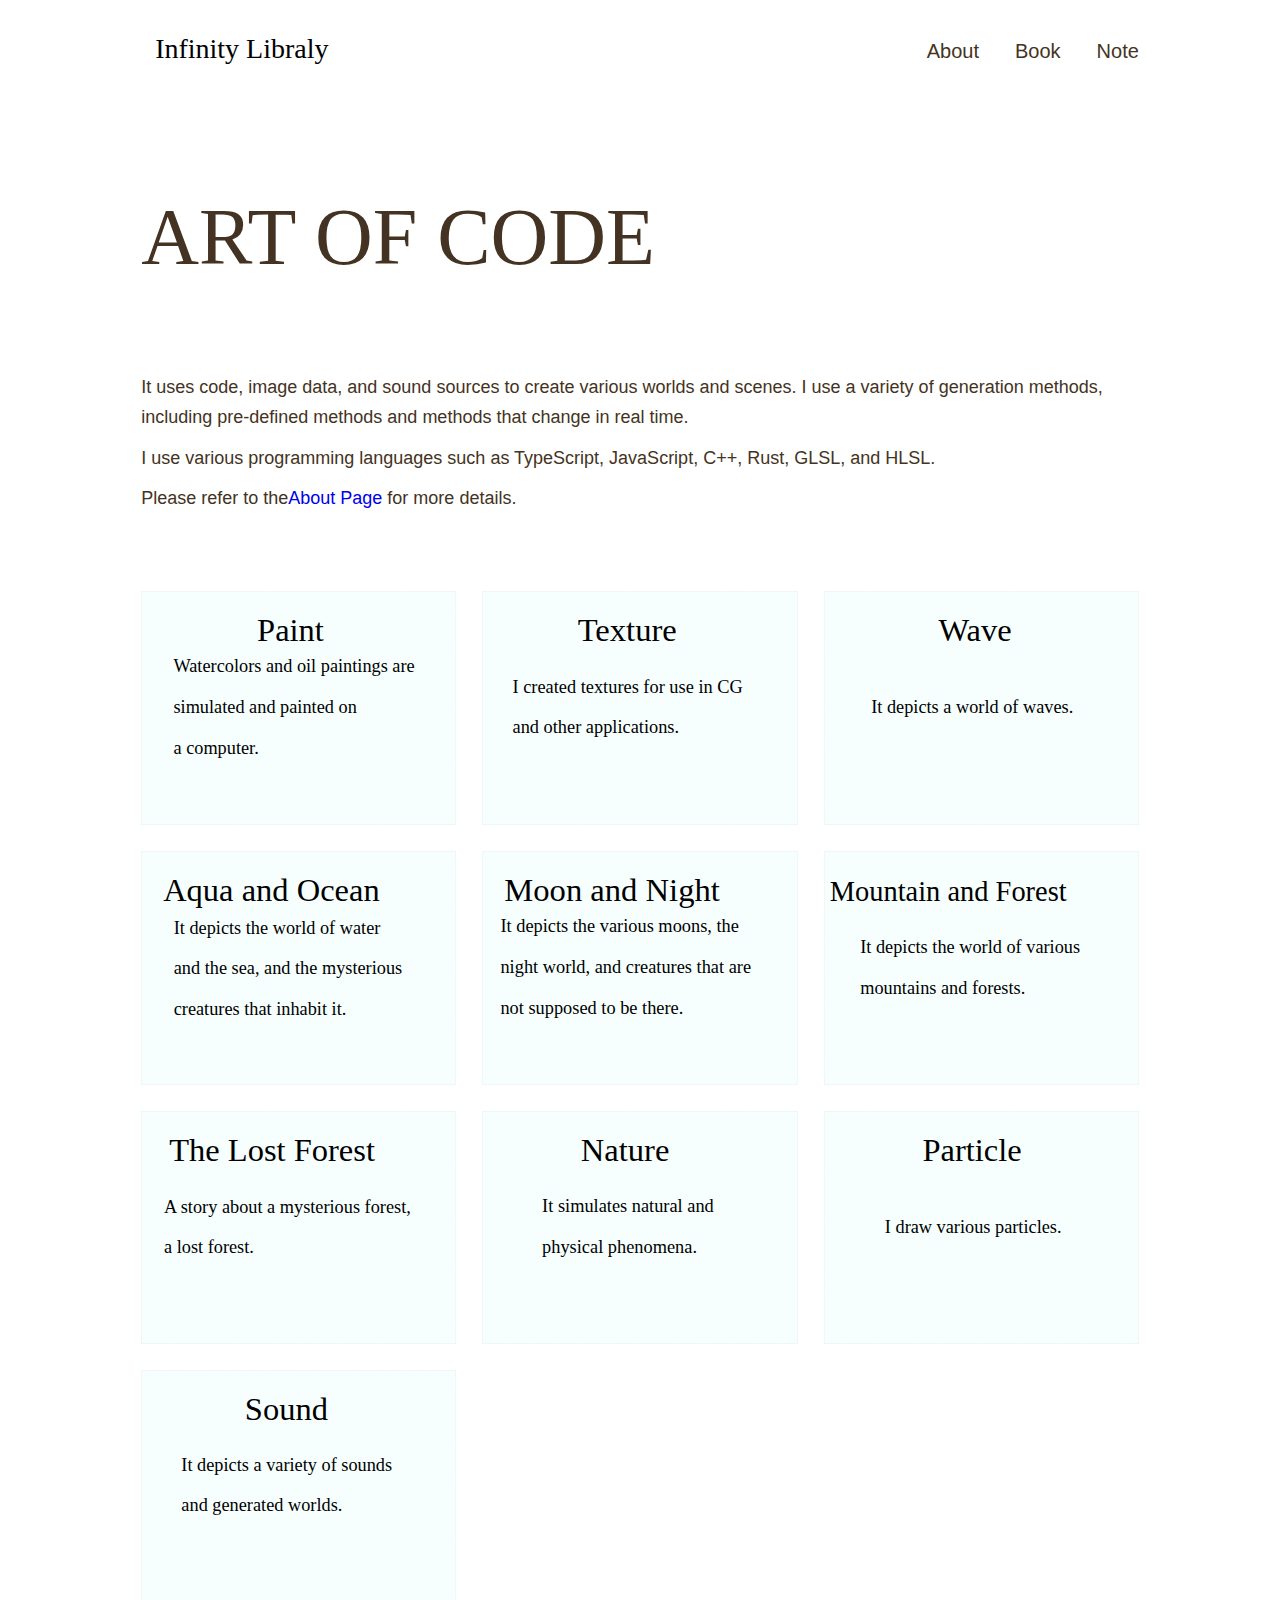
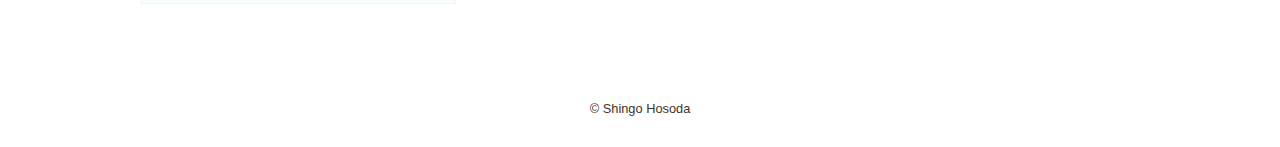
==== art_of_code/art_of_code.html @ 6aff55a2 "update" ====
<!DOCTYPE html>
<html lang="en">
  <head>
    <meta charset="UTF-8" />
    <meta http-equiv="X-UA-Compatible" content="IE=edge" />
    <meta name="viewport" content="width=device-width, initial-scale=1.0" />
    <meta property="og:title" content="home" />
    <meta property="og:type" content="website" />
    <meta property="og:url" content="" />
    <meta property="og:image" content="" />
    <meta property="og:site_name" content="Infity Libraly" />
    <meta
      property="og:description"
      content="細田真悟のポートフォリオサイトです。クリエイティブコーディングやWeb Studyの記事があります。"
    />
    <meta name="author" content="Shingo Hosoda" />
    <title>InfiniyLibraly Art Of Code</title>
    <!--CSS-->
    <link rel="stylesheet" href="../style/sanitize.css" />
    <link rel="stylesheet" href="../style/main.css" />
    <!--font-->
    <link
      href="https://fonts.googleapis.com/css?family=Philosopher"
      rel="stylesheet"
    />
  </head>
  <body>
    <div id="art_of_code">
      <header class="page_header wrapper">
        <h1>
          <a href="home.html"
            ><img
              class="logo"
              alt="Infinity Libralyのロゴ画像"
              src="../images/logo.svg"
          /></a>
        </h1>
        <nav>
          <ul class="main_nav">
            <li><a href="">About</a></li>
            <li><a href="">Book</a></li>
            <li><a href="">Note</a></li>
          </ul>
        </nav>
      </header>
      <main>
        <section class="atcode_contents wrapper">
          <h2 class="page_title">Art of Code</h2>
          <p>
            It uses code, image data, and sound sources to create various worlds
            and scenes. I use a variety of generation methods, including
            pre-defined methods and methods that change in real time.
          </p>
          <p>
            I use various programming languages such as TypeScript, JavaScript,
            C++, Rust, GLSL, and HLSL.
          </p>
          <p>
            Please refer to the<a href="./art_of_code.html">About Page</a> for
            more details.
          </p>
        </section>
        <section class="wrapper grid">
          <div class="item">
            <img
              src="../images/paint.svg"
              alt="Watercolors and oil paintings are simulated and drawn on a computer.
              "
            />
          </div>
          <div class="item">
            <img
              src="../images/texture.svg"
              alt="I created textures for use in CG and other applications.
            "
            />
          </div>
          <div class="item">
            <img src="../images/wave.svg" alt="It depicts a world of waves." />
          </div>
          <div class="item">
            <img
              src="../images/Aqua_and_Ocean.svg"
              alt="水と海の世界そしてそこにいる不思議な生き物を描いています。
            "
            />
          </div>
          <div class="item">
            <img
              src="../images/Moon_and_Night.svg"
              alt="It depicts the various moons, the night world, and creatures that are not supposed to be there.
            "
            />
          </div>
          <div class="item">
            <img
              src="../images/Mountain_and_Forest.svg"
              alt="It depicts the world of various mountains and forests.
            "
            />
          </div>
          <div class="item">
            <img
              src="../images/The_Lost_Forest.svg"
              alt="A story about a mysterious forest, a lost forest.
            "
            />
          </div>
          <div class="item">
            <img
              src="../images/Nature.svg"
              alt="自然現象や物理現象をシミュレートしています。"
            />
          </div>
          <div class="item">
            <img src="../images/Particle.svg" alt="I draw various particles." />
          </div>
          <div class="item">
            <img
              src="../images/Sound.svg"
              alt="It depicts a variety of sounds and generated worlds."
            />
          </div>
        </section>
      </main>
      <footer>
        <div class="wrapper">
          <small>&copy; Shingo Hosoda</small>
        </div>
      </footer>
    </div>
  </body>
</html>
---- style/sanitize.css ----
/* Document
 * ========================================================================== */

/**
 * Add border box sizing in all browsers (opinionated).
 */

*,
::before,
::after {
  box-sizing: border-box;
}

/**
 * 1. Add text decoration inheritance in all browsers (opinionated).
 * 2. Add vertical alignment inheritance in all browsers (opinionated).
 */

::before,
::after {
  text-decoration: inherit; /* 1 */
  vertical-align: inherit; /* 2 */
}

/**
 * 1. Use the default cursor in all browsers (opinionated).
 * 2. Change the line height in all browsers (opinionated).
 * 3. Use a 4-space tab width in all browsers (opinionated).
 * 4. Remove the grey highlight on links in iOS (opinionated).
 * 5. Prevent adjustments of font size after orientation changes in
 *    IE on Windows Phone and in iOS.
 * 6. Breaks words to prevent overflow in all browsers (opinionated).
 */

html {
  cursor: default; /* 1 */
  line-height: 1.5; /* 2 */
  -moz-tab-size: 4; /* 3 */
  tab-size: 4; /* 3 */
  -webkit-tap-highlight-color: transparent /* 4 */;
  -ms-text-size-adjust: 100%; /* 5 */
  -webkit-text-size-adjust: 100%; /* 5 */
  word-break: break-word; /* 6 */
}

/* Sections
 * ========================================================================== */

/**
 * Remove the margin in all browsers (opinionated).
 */

body {
  margin: 0;
}

/**
 * Correct the font size and margin on `h1` elements within `section` and
 * `article` contexts in Chrome, Edge, Firefox, and Safari.
 */

h1 {
  font-size: 2em;
  margin: 0.67em 0;
}

/* Grouping content
 * ========================================================================== */

/**
 * Remove the margin on nested lists in Chrome, Edge, IE, and Safari.
 */

dl dl,
dl ol,
dl ul,
ol dl,
ul dl {
  margin: 0;
}

/**
 * Remove the margin on nested lists in Edge 18- and IE.
 */

ol ol,
ol ul,
ul ol,
ul ul {
  margin: 0;
}

/**
 * 1. Correct the inheritance of border color in Firefox.
 * 2. Add the correct box sizing in Firefox.
 * 3. Show the overflow in Edge 18- and IE.
 */

hr {
  color: inherit; /* 1 */
  height: 0; /* 2 */
  overflow: visible; /* 3 */
}

/**
 * Add the correct display in IE.
 */

main {
  display: block;
}

/**
 * Remove the list style on navigation lists in all browsers (opinionated).
 */

nav ol,
nav ul {
  list-style: none;
  padding: 0;
}

/**
 * Prevent VoiceOver from ignoring list semantics in Safari (opinionated).
 */

nav li::before {
  content: "\200B";
}

/**
 * 1. Correct the inheritance and scaling of font size in all browsers.
 * 2. Correct the odd `em` font sizing in all browsers.
 * 3. Prevent overflow of the container in all browsers (opinionated).
 */

pre {
  font-family: monospace, monospace; /* 1 */
  font-size: 1em; /* 2 */
  overflow: auto; /* 3 */
  -ms-overflow-style: scrollbar; /* 3 */
}

/* Text-level semantics
 * ========================================================================== */

/**
 * Remove the gray background on active links in IE 10.
 */

a {
  background-color: transparent;
}

/**
 * Add the correct text decoration in Edge 18-, IE, and Safari.
 */

abbr[title] {
  text-decoration: underline;
  text-decoration: underline dotted;
}

/**
 * Add the correct font weight in Chrome, Edge, and Safari.
 */

b,
strong {
  font-weight: bolder;
}

/**
 * 1. Correct the inheritance and scaling of font size in all browsers.
 * 2. Correct the odd `em` font sizing in all browsers.
 */

code,
kbd,
samp {
  font-family: monospace, monospace; /* 1 */
  font-size: 1em; /* 2 */
}

/**
 * Add the correct font size in all browsers.
 */

small {
  font-size: 80%;
}

/* Embedded content
 * ========================================================================== */

/*
 * Change the alignment on media elements in all browsers (opinionated).
 */

audio,
canvas,
iframe,
img,
svg,
video {
  vertical-align: middle;
}

/**
 * Add the correct display in IE 9-.
 */

audio,
video {
  display: inline-block;
}

/**
 * Add the correct display in iOS 4-7.
 */

audio:not([controls]) {
  display: none;
  height: 0;
}

/**
 * Remove the border on iframes in all browsers (opinionated).
 */

iframe {
  border-style: none;
}

/**
 * Remove the border on images within links in IE 10-.
 */

img {
  border-style: none;
}

/**
 * Change the fill color to match the text color in all browsers (opinionated).
 */

svg:not([fill]) {
  fill: currentColor;
}

/**
 * Hide the overflow in IE.
 */

svg:not(:root) {
  overflow: hidden;
}

/* Tabular data
 * ========================================================================== */

/**
 * 1. Collapse border spacing in all browsers (opinionated).
 * 2. Correct table border color inheritance in all Chrome, Edge, and Safari.
 * 3. Remove text indentation from table contents in Chrome, Edge, and Safari.
 */

table {
  border-collapse: collapse; /* 1 */
  border-color: inherit; /* 2 */
  text-indent: 0; /* 3 */
}

/* Forms
 * ========================================================================== */

/**
 * Remove the margin on controls in Safari.
 */

button,
input,
select {
  margin: 0;
}

/**
 * 1. Show the overflow in IE.
 * 2. Remove the inheritance of text transform in Edge 18-, Firefox, and IE.
 */

button {
  overflow: visible; /* 1 */
  text-transform: none; /* 2 */
}

/**
 * Correct the inability to style buttons in iOS and Safari.
 */

button,
[type="button"],
[type="reset"],
[type="submit"] {
  -webkit-appearance: button;
}

/**
 * 1. Change the inconsistent appearance in all browsers (opinionated).
 * 2. Correct the padding in Firefox.
 */

fieldset {
  border: 1px solid #a0a0a0; /* 1 */
  padding: 0.35em 0.75em 0.625em; /* 2 */
}

/**
 * Show the overflow in Edge 18- and IE.
 */

input {
  overflow: visible;
}

/**
 * 1. Correct the text wrapping in Edge 18- and IE.
 * 2. Correct the color inheritance from `fieldset` elements in IE.
 */

legend {
  color: inherit; /* 2 */
  display: table; /* 1 */
  max-width: 100%; /* 1 */
  white-space: normal; /* 1 */
}

/**
 * 1. Add the correct display in Edge 18- and IE.
 * 2. Add the correct vertical alignment in Chrome, Edge, and Firefox.
 */

progress {
  display: inline-block; /* 1 */
  vertical-align: baseline; /* 2 */
}

/**
 * Remove the inheritance of text transform in Firefox.
 */

select {
  text-transform: none;
}

/**
 * 1. Remove the margin in Firefox and Safari.
 * 2. Remove the default vertical scrollbar in IE.
 * 3. Change the resize direction in all browsers (opinionated).
 */

textarea {
  margin: 0; /* 1 */
  overflow: auto; /* 2 */
  resize: vertical; /* 3 */
  resize: block; /* 3 */
}

/**
 * Remove the padding in IE 10-.
 */

[type="checkbox"],
[type="radio"] {
  padding: 0;
}

/**
 * 1. Correct the odd appearance in Chrome, Edge, and Safari.
 * 2. Correct the outline style in Safari.
 */

[type="search"] {
  -webkit-appearance: textfield; /* 1 */
  outline-offset: -2px; /* 2 */
}

/**
 * Correct the cursor style of increment and decrement buttons in Safari.
 */

::-webkit-inner-spin-button,
::-webkit-outer-spin-button {
  height: auto;
}

/**
 * Correct the text style of placeholders in Chrome, Edge, and Safari.
 */

::-webkit-input-placeholder {
  color: inherit;
  opacity: 0.54;
}

/**
 * Remove the inner padding in Chrome, Edge, and Safari on macOS.
 */

::-webkit-search-decoration {
  -webkit-appearance: none;
}

/**
 * 1. Correct the inability to style upload buttons in iOS and Safari.
 * 2. Change font properties to `inherit` in Safari.
 */

::-webkit-file-upload-button {
  -webkit-appearance: button; /* 1 */
  font: inherit; /* 2 */
}

/**
 * Remove the inner border and padding of focus outlines in Firefox.
 */

::-moz-focus-inner {
  border-style: none;
  padding: 0;
}

/**
 * Restore the focus outline styles unset by the previous rule in Firefox.
 */

:-moz-focusring {
  outline: 1px dotted ButtonText;
}

/**
 * Remove the additional :invalid styles in Firefox.
 */

:-moz-ui-invalid {
  box-shadow: none;
}

/* Interactive
 * ========================================================================== */

/*
 * Add the correct display in Edge 18- and IE.
 */

details {
  display: block;
}

/*
 * Add the correct styles in Edge 18-, IE, and Safari.
 */

dialog {
  background-color: white;
  border: solid;
  color: black;
  display: block;
  height: -moz-fit-content;
  height: -webkit-fit-content;
  height: fit-content;
  left: 0;
  margin: auto;
  padding: 1em;
  position: absolute;
  right: 0;
  width: -moz-fit-content;
  width: -webkit-fit-content;
  width: fit-content;
}

dialog:not([open]) {
  display: none;
}

/*
 * Add the correct display in all browsers.
 */

summary {
  display: list-item;
}

/* Scripting
 * ========================================================================== */

/**
 * Add the correct display in IE 9-.
 */

canvas {
  display: inline-block;
}

/**
 * Add the correct display in IE.
 */

template {
  display: none;
}

/* User interaction
 * ========================================================================== */

/*
 * Remove the tapping delay in IE 10.
 */

a,
area,
button,
input,
label,
select,
summary,
textarea,
[tabindex] {
  -ms-touch-action: manipulation;
}

/**
 * Add the correct display in IE 10-.
 */

[hidden] {
  display: none;
}

/* Accessibility
 * ========================================================================== */

/**
 * Change the cursor on busy elements in all browsers (opinionated).
 */

[aria-busy="true"] {
  cursor: progress;
}

/*
 * Change the cursor on control elements in all browsers (opinionated).
 */

[aria-controls] {
  cursor: pointer;
}

/*
 * Change the cursor on disabled, not-editable, or otherwise
 * inoperable elements in all browsers (opinionated).
 */

[aria-disabled="true"],
[disabled] {
  cursor: not-allowed;
}

/*
 * Change the display on visually hidden accessible elements
 * in all browsers (opinionated).
 */

[aria-hidden="false"][hidden] {
  display: initial;
}

[aria-hidden="false"][hidden]:not(:focus) {
  clip: rect(0, 0, 0, 0);
  position: absolute;
}
---- style/main.css ----
@charset "UTF-8";

/*
  共通
  ----------------------------------------------------------------------------------
*/
html {
  font-size: 100%;
}

body {
  font-family: "Yu Gothic Medium", "游ゴシック Medium", YuGothic, "游ゴシック体", "ヒラギノ角ゴ Pro W3", sans-serif;
  line-height: 1.7;
  color: #443322;
}

a {
  text-decoration: none;
}

img {
  max-width: 100%;
}

.wrapper {
  max-width: 1100px;
  margin: 0 auto;
  padding: 0 4%;
}

.page_title {
  font-size: 5rem;
  font-family: serif;
  text-transform: uppercase;
  font-weight: normal;
}

/* Button */
.button {
  font-size: 1.375rem;
  background: #000000;
  border-radius: 5px;
  padding: 18px 32px;
}

.button a {
  color: #f0f8ff;
}

.button:hover {
  background: #292929;
  cursor: pointer;
}


/*
  Header
  ----------------------------------------------------------------------------------
*/

.page_header {
  display: flex;
  justify-content: space-between;
}

.logo {
  width: 210px;
  height: 60px;
}

.main_nav {
  display: flex;
  font-size: 1.25rem;
  margin-top: 34px;
  list-style: none;
}

.main_nav li {
  margin-left: 36px;
}

.main_nav a {
  color: #443322;
}

.main_nav a:hover {
  color: #6e4a25;
}

/*
  Home
  ----------------------------------------------------------------------------------
*/

#home {
  background: radial-gradient(#b8ffea80, #d1e9ff80, #f0f8ff);
  height: 100vh;
}

#home .page_title {
  text-transform: none;
}

.home_contents {
  margin-top: 5%;
}

.home_contents p {
  font-size: 1.125rem;
  margin: 10px 0 42px;
}

.container_button {
  text-align: center;
}

/*
  Art of Code
  ---------------------------------------------------------------------------------- 
*/
.atcode_contents {
  margin-top: 5%;
}

.atcode_contents p {
  font-size: 1.125rem;
  margin: 10px 0 0;
}

/* Grid Images */
.grid {
  display: grid;
  gap: 26px;
  grid-template-columns: repeat(auto-fit, minmax(240px, 1fr));
  margin-top: 6%;
  margin-bottom: 50px;
}

/*
  footer
  ----------------------------------------------------------------------------------
*/

footer {
  text-align: center;
  padding: 26px 0;
  margin-top: 5%;
}

footer p {
  color: #443322;
  font-size: 0.875rem;
}

/*
  Mobile
  ----------------------------------------------------------------------------------
*/
@media (max-width: 600px) {
  /*
    Common
    ----------------------------------------------------------------------------------
  */

  /* Page Title */
  .page_title {
    font-size: 2.5rem;
  }

  /* Page Header */
  .page_header {
    flex-direction: column;
    align-items: center;
  }

  .main_nav {
    font-size: 1.25rem;
    margin-top: 30px;
  }

  .main_nav li {
    margin: 0 20px;
  }

  .button {
    font-size: 1.25rem;
    background: #000000;
    border-radius: 5px;
  }


  /*
    Home
    ----------------------------------------------------------------------------------
  */

  .home_contents {
    margin-top: 30%;
    text-align: center;
  }
}
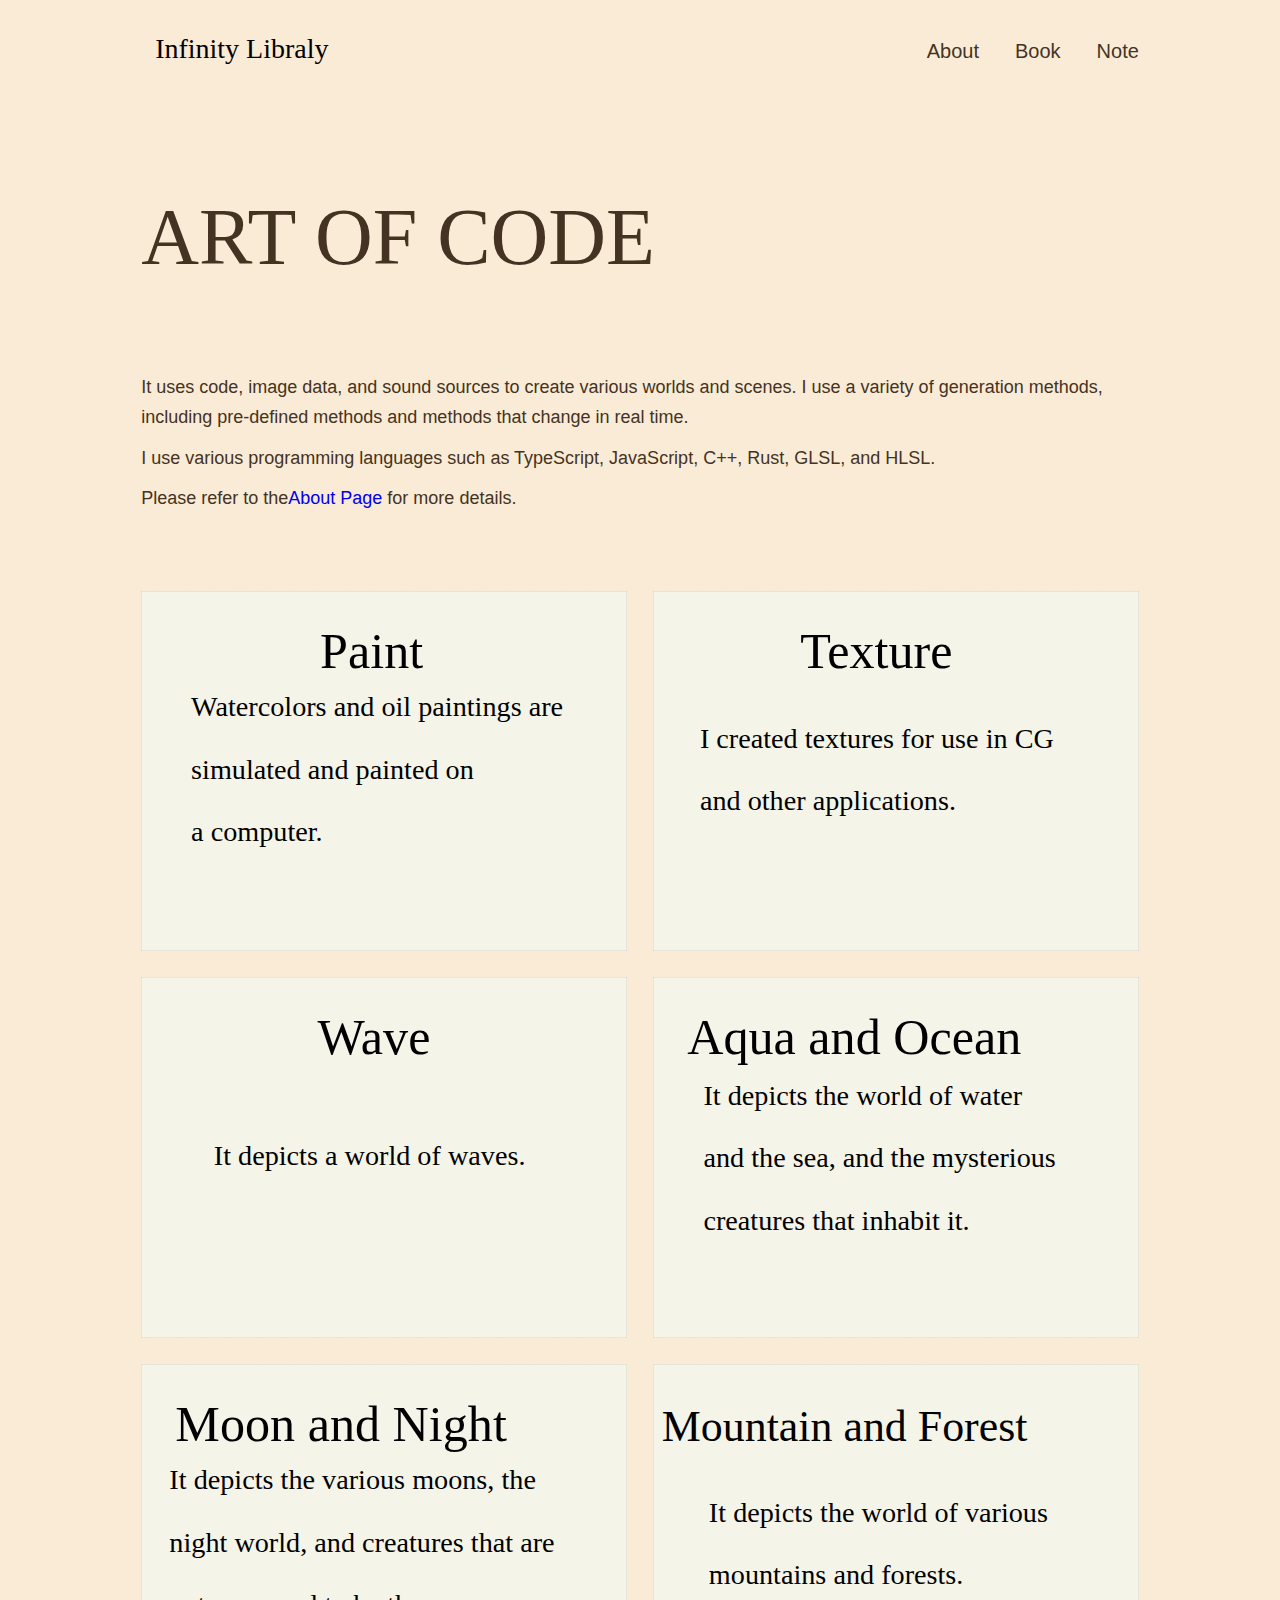
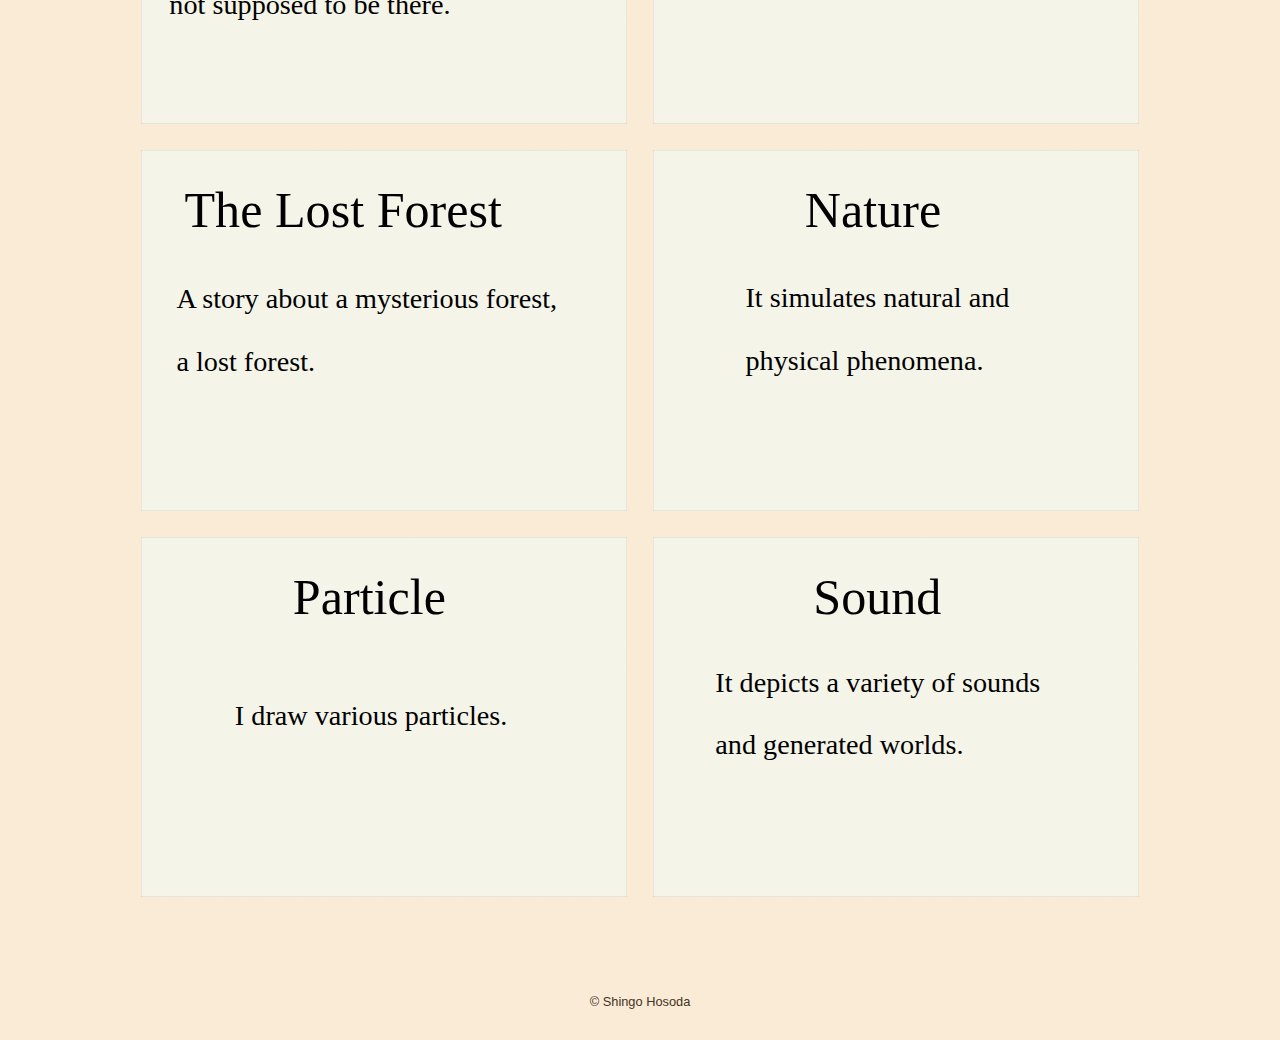
==== commit a4e819a5: "update" ====
--- a/art_of_code/art_of_code.html
+++ b/art_of_code/art_of_code.html
@@ -1,5 +1,5 @@
 <!DOCTYPE html>
-<html lang="en">
+<html lang="ja">
   <head>
     <meta charset="UTF-8" />
     <meta http-equiv="X-UA-Compatible" content="IE=edge" />
@@ -28,7 +28,7 @@
     <div id="art_of_code">
       <header class="page_header wrapper">
         <h1>
-          <a href="home.html"
+          <a href="../index.html"
             ><img
               class="logo"
               alt="Infinity Libralyのロゴ画像"
@@ -60,13 +60,14 @@
             more details.
           </p>
         </section>
-        <section class="wrapper grid">
+        <section class="wrapper grid_atcode">
           <div class="item">
-            <img
+            <a href="paint.html"><img
               src="../images/paint.svg"
               alt="Watercolors and oil paintings are simulated and drawn on a computer.
               "
-            />
+            /></a>
+            
           </div>
           <div class="item">
             <img
--- a/style/main.css
+++ b/style/main.css
@@ -93,7 +93,8 @@
 */
 
 #home {
-  background: radial-gradient(#b8ffea80, #d1e9ff80, #f0f8ff);
+  /*background: radial-gradient(#b8ffea80, #d1e9ff80, #f0f8ff);*/
+  background-color: #faebd7;
   height: 100vh;
 }
 
@@ -118,6 +119,10 @@
   Art of Code
   ---------------------------------------------------------------------------------- 
 */
+#art_of_code {
+  background-color: #faebd7;
+}
+
 .atcode_contents {
   margin-top: 5%;
 }
@@ -128,12 +133,49 @@
 }
 
 /* Grid Images */
-.grid {
+.grid_atcode {
   display: grid;
   gap: 26px;
-  grid-template-columns: repeat(auto-fit, minmax(240px, 1fr));
+  grid-template-columns: repeat(auto-fit, minmax(350px, 1fr));
   margin-top: 6%;
   margin-bottom: 50px;
+}
+
+/*
+  Art of Code
+  Paint Texture Wave 
+  Aqua and Ocean Moon and Night
+  Mountain and Forest The Lost Forest
+  Nature Particle Sound ...etc
+  ----------------------------------------------------------------------------------
+*/
+
+#art_of_code_item {
+  background-color: #faebd7;
+}
+
+/* Grid Images */
+.grid_atcode_item {
+  display: grid;
+  gap: 26px;
+  grid-template-columns: repeat(auto-fit, minmax(350px, 1fr));
+  margin-top: 6%;
+  margin-bottom: 50px;
+}
+
+.item_card {
+
+  background-color: #ebebeb7e;
+  box-shadow: -2rem 0 3rem -2rem rgb(209, 209, 209);
+  border-radius: 10px;
+  border: 1px solid rgba(255, 255, 255, 0.18);
+  transition: 0.1s;
+  position: relative;
+}
+
+.item_card:hover {
+  transform: translateY(-1rem) rotate(3deg);
+
 }
 
 /*
